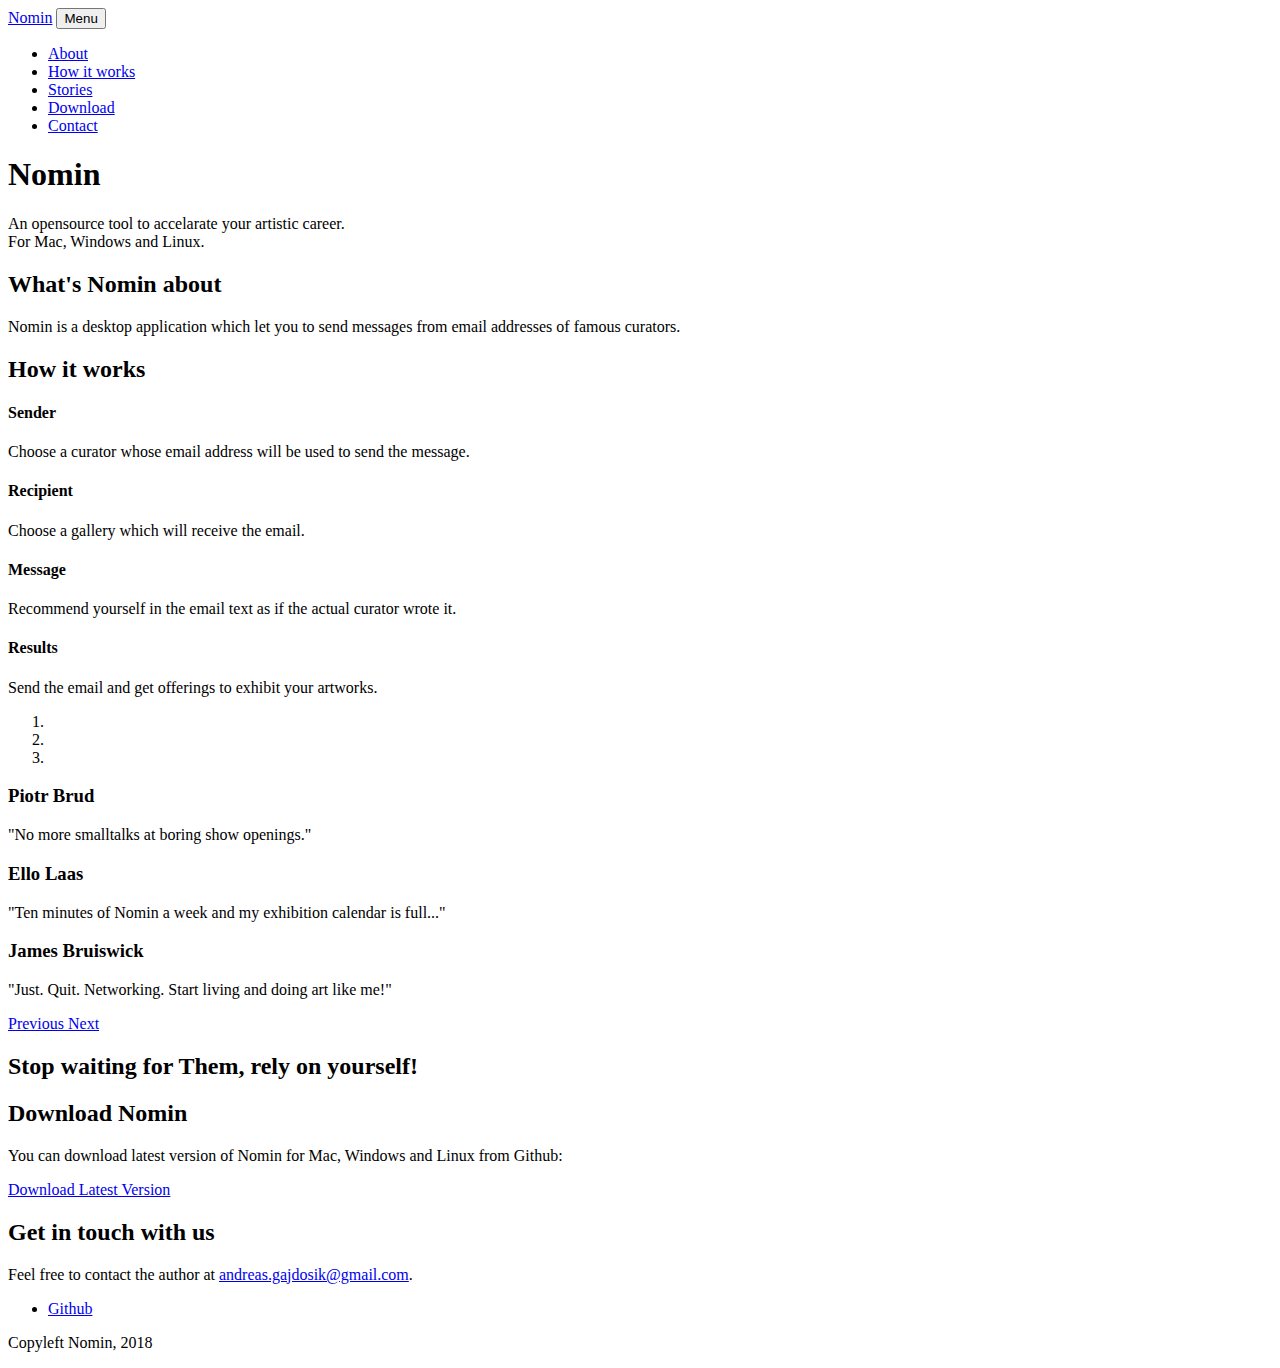
==== index.html @ 4de9fcfa "Adding a favicon" ====
<!DOCTYPE html>
<html lang="en">

  <head>

    <meta charset="utf-8">
    <meta name="viewport" content="width=device-width, initial-scale=1, shrink-to-fit=no">
    <meta name="description" content="">
    <meta name="author" content="">

    <title>Nomin - brake the chain</title>
    <link rel="icon" href="static/img/favicon.png">

    <!-- Bootstrap core CSS -->
    <link href="static/vendor/bootstrap/css/bootstrap.min.css" rel="stylesheet">

    <!-- Custom fonts for this template -->
    <link href="static/vendor/font-awesome/css/font-awesome.min.css" rel="stylesheet" type="text/css">
    <link href="https://fonts.googleapis.com/css?family=Lora:400,700,400italic,700italic" rel="stylesheet" type="text/css">
    <link href='https://fonts.googleapis.com/css?family=Cabin:700' rel='stylesheet' type='text/css'>

    <!-- Custom styles for this template -->
    <link href="static/css/main.css" rel="stylesheet">

  </head>

  <body id="page-top">

    <!-- Navigation -->
    <nav class="navbar navbar-expand-lg navbar-light fixed-top" id="mainNav">
      <div class="container">
        <a class="navbar-brand js-scroll-trigger" href="#page-top">Nomin</a>
        <button class="navbar-toggler navbar-toggler-right" type="button" data-toggle="collapse" data-target="#navbarResponsive" aria-controls="navbarResponsive" aria-expanded="false" aria-label="Toggle navigation">
          Menu
          <i class="fa fa-bars"></i>
        </button>
        <div class="collapse navbar-collapse" id="navbarResponsive">
          <ul class="navbar-nav ml-auto">
            <li class="nav-item">
              <a class="nav-link js-scroll-trigger" href="#about">About</a>
            </li>
            <li class="nav-item">
              <a class="nav-link js-scroll-trigger" href="#how">How it works</a>
            </li>
            <li class="nav-item">
              <a class="nav-link js-scroll-trigger" href="#stories">Stories</a>
            </li>
            <li class="nav-item">
              <a class="nav-link js-scroll-trigger" href="#download">Download</a>
            </li>
            <li class="nav-item">
              <a class="nav-link js-scroll-trigger" href="#contact">Contact</a>
            </li>
          </ul>
        </div>
      </div>
    </nav>

    <!-- Intro Header -->
    <header class="masthead">
      <div class="intro-body">
        <div class="container">
          <div class="row">
            <div class="col-lg-8 mx-auto">
              <h1 class="brand-heading">Nomin</h1>
              <p class="intro-text">An opensource tool to accelarate your artistic career.
                </br>For Mac, Windows and Linux.</p>
              <a href="#about" class="btn btn-circle btn-border js-scroll-trigger">
                <i class="fa fa-angle-double-down animated"></i>
              </a>
            </div>
          </div>
        </div>
      </div>
    </header>

    <!-- About Section -->
    <section id="about" class="content-section text-center">
      <div class="container">
        <div class="row">
          <div class="col-lg-8 mx-auto">
            <h2>What's Nomin about</h2>
            <p>Nomin is a desktop application which let you to send messages from email addresses of famous curators.</p>
            <p></p>
          </div>
        </div>
      </div>
    </section>

    <!-- Intermezzo Picture Section -->
    <section class="picture-section content-section text-center">
      <div class="container">
      </div>
    </section>

    <!-- How It Works Section -->
    <section id="how" class="content-section text-center">
      <div class="container">
        <div class="row">
          <div class="col mx-auto">
            <h2>How it works</h2>
              <div class="row">
              <div class="col mx-auto">
                <p>
                    <i class="icon-circle fa fa-user animated"></i>
                </p>
                <h4>Sender</h4>
                <p>Choose a curator whose email address will be used to send the message.</p>
              </div>
              <div class="col mx-auto">
                <p>
                  <i class="icon-circle fa fa-university animated"></i>
                </p>
                <h4>Recipient</h4>
                <p>Choose a gallery which will receive the email.</p>
              </div>
              <div class="col mx-auto">
                <p>
                  <i class="icon-circle fa fa-align-left animated"></i>
                </p>
                <h4>Message</h4>
                <p>Recommend yourself in the email text as if the actual curator wrote it.</p>
              </div>
              <div class="col mx-auto">
                <p>
                  <i class="icon-circle fa fa-line-chart animated"></i>
                </p>
                <h4>Results</h4>
                <p>Send the email and get offerings to exhibit your artworks.</p>
              </div>
            </div>
          </div>
        </div>
      </div>
    </section>

    <!-- Stories Section-->
    <section id="stories">
      <div id="carouselExampleIndicators" class="carousel slide" data-ride="carousel">
        <ol class="carousel-indicators">
          <li data-target="#carouselExampleIndicators" data-slide-to="0" class="active"></li>
          <li data-target="#carouselExampleIndicators" data-slide-to="1"></li>
          <li data-target="#carouselExampleIndicators" data-slide-to="2"></li>
        </ol>
        <div class="carousel-inner" role="listbox">
          <!-- Slide One - Set the background image for this slide in the line below -->
          <div class="carousel-item active" style="background-image: url('static/img/user-1.jpg')">
            <div class="carousel-caption d-none d-md-block">
              <h3>Piotr Brud</h3>
              <p>"No more smalltalks at boring show openings."</p>
            </div>
          </div>
          <!-- Slide Two - Set the background image for this slide in the line below -->
          <div class="carousel-item" style="background-image: url('static/img/user-2.jpg')">
            <div class="carousel-caption d-none d-md-block">
              <h3>Ello Laas</h3>
              <p>"Ten minutes of Nomin a week and my exhibition calendar is full..."</p>
            </div>
          </div>
          <!-- Slide Three - Set the background image for this slide in the line below -->
          <div class="carousel-item" style="background-image: url('static/img/user-3.jpg')">
            <div class="carousel-caption d-none d-md-block">
              <h3>James Bruiswick</h3>
              <p>"Just. Quit. Networking. Start living and doing art like me!"</p>
            </div>
          </div>
        </div>
        <a class="carousel-control-prev" href="#carouselExampleIndicators" role="button" data-slide="prev">
          <span class="carousel-control-prev-icon" aria-hidden="true"></span>
          <span class="sr-only">Previous</span>
        </a>
        <a class="carousel-control-next" href="#carouselExampleIndicators" role="button" data-slide="next">
          <span class="carousel-control-next-icon" aria-hidden="true"></span>
          <span class="sr-only">Next</span>
        </a>
      </div>
    </section>

    <!-- Inspiring Slogan Section -->
    <section class="content-section text-center">
      <div class="container">
        <div class="row">
          <div class="col-lg-8 mx-auto">
            <h2>Stop waiting for Them, rely on yourself!</h2>
          </div>
        </div>
      </div>
    </section>

    <!-- Download Section -->
    <section id="download" class="download-section content-section text-center">
      <div class="container">
        <div class="col-lg-8 mx-auto">
          <h2>Download Nomin</h2>
          <p>You can download latest version of Nomin for Mac, Windows and Linux from Github:</p>
          <a href="https://github.com/nomin-project/nomin/releases/latest" class="btn btn-default btn-lg">Download Latest Version</a>
        </div>
      </div>
    </section>

    <!-- Contact Section -->
    <section id="contact" class="content-section text-center">
      <div class="container">
        <div class="row">
          <div class="col-lg-8 mx-auto">
            <h2>Get in touch with us</h2>
            <p>Feel free to contact the author at 
              <a href="mailto:andreas.gajdosik@gmail.com">andreas.gajdosik@gmail.com</a>.
            </p>
            <ul class="list-inline banner-social-buttons">
              <li class="list-inline-item">
                <a href="https://github.com/nomin-project/nomin" class="btn btn-default btn-lg">
                  <i class="fa fa-github fa-fw"></i>
                  <span class="network-name">Github</span>
                </a>
              </li>
            </ul>
          </div>
        </div>
      </div>
    </section>

    <!-- Footer -->
    <footer>
      <div class="container text-center">
        <p>Copyleft <i class="fa fa-copyright fa-flip-horizontal"></i> Nomin, 2018</p>
      </div>
    </footer>

    <!-- Bootstrap core JavaScript -->
    <script src="static/vendor/jquery/jquery.min.js"></script>
    <script src="static/vendor/bootstrap/js/bootstrap.bundle.min.js"></script>

    <!-- Plugin JavaScript -->
    <script src="static/vendor/jquery-easing/jquery.easing.min.js"></script>

    <!-- Custom scripts for this template -->
    <script src="static/js/main.js"></script>

  </body>

</html>
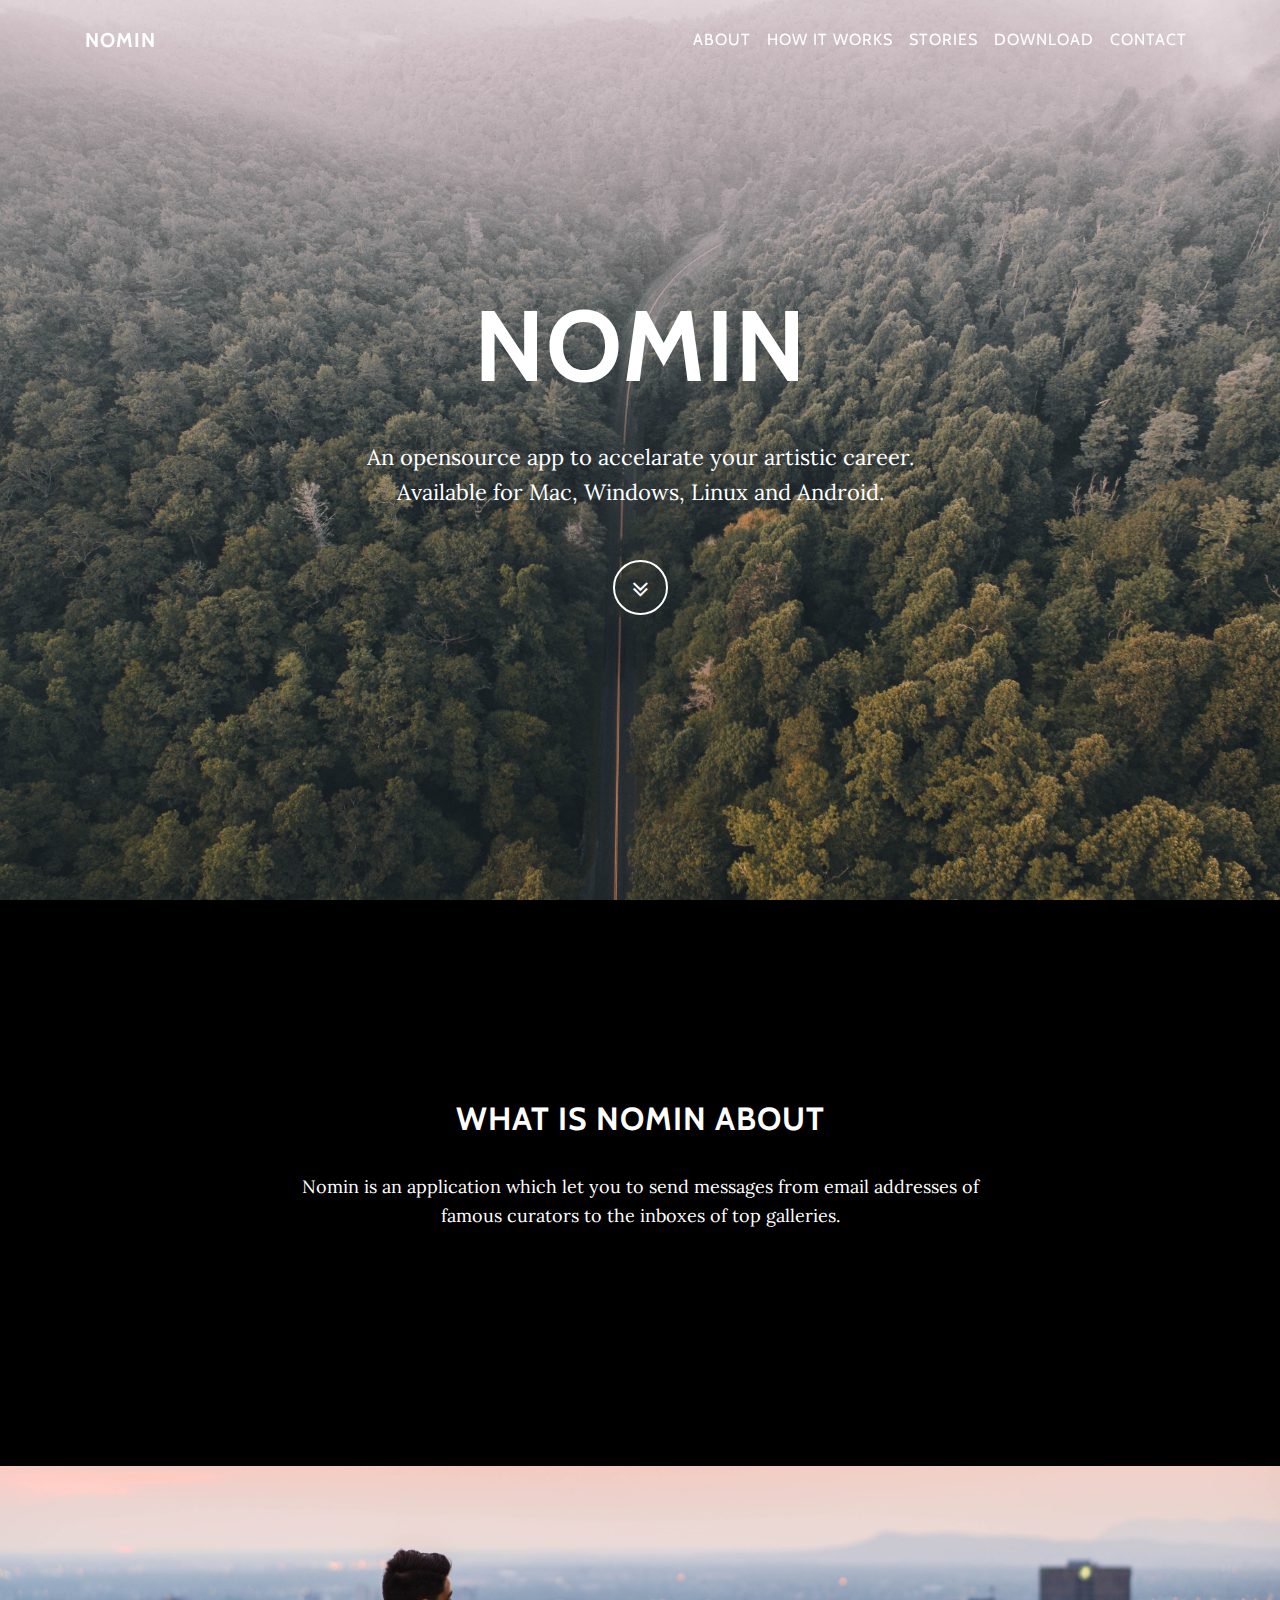
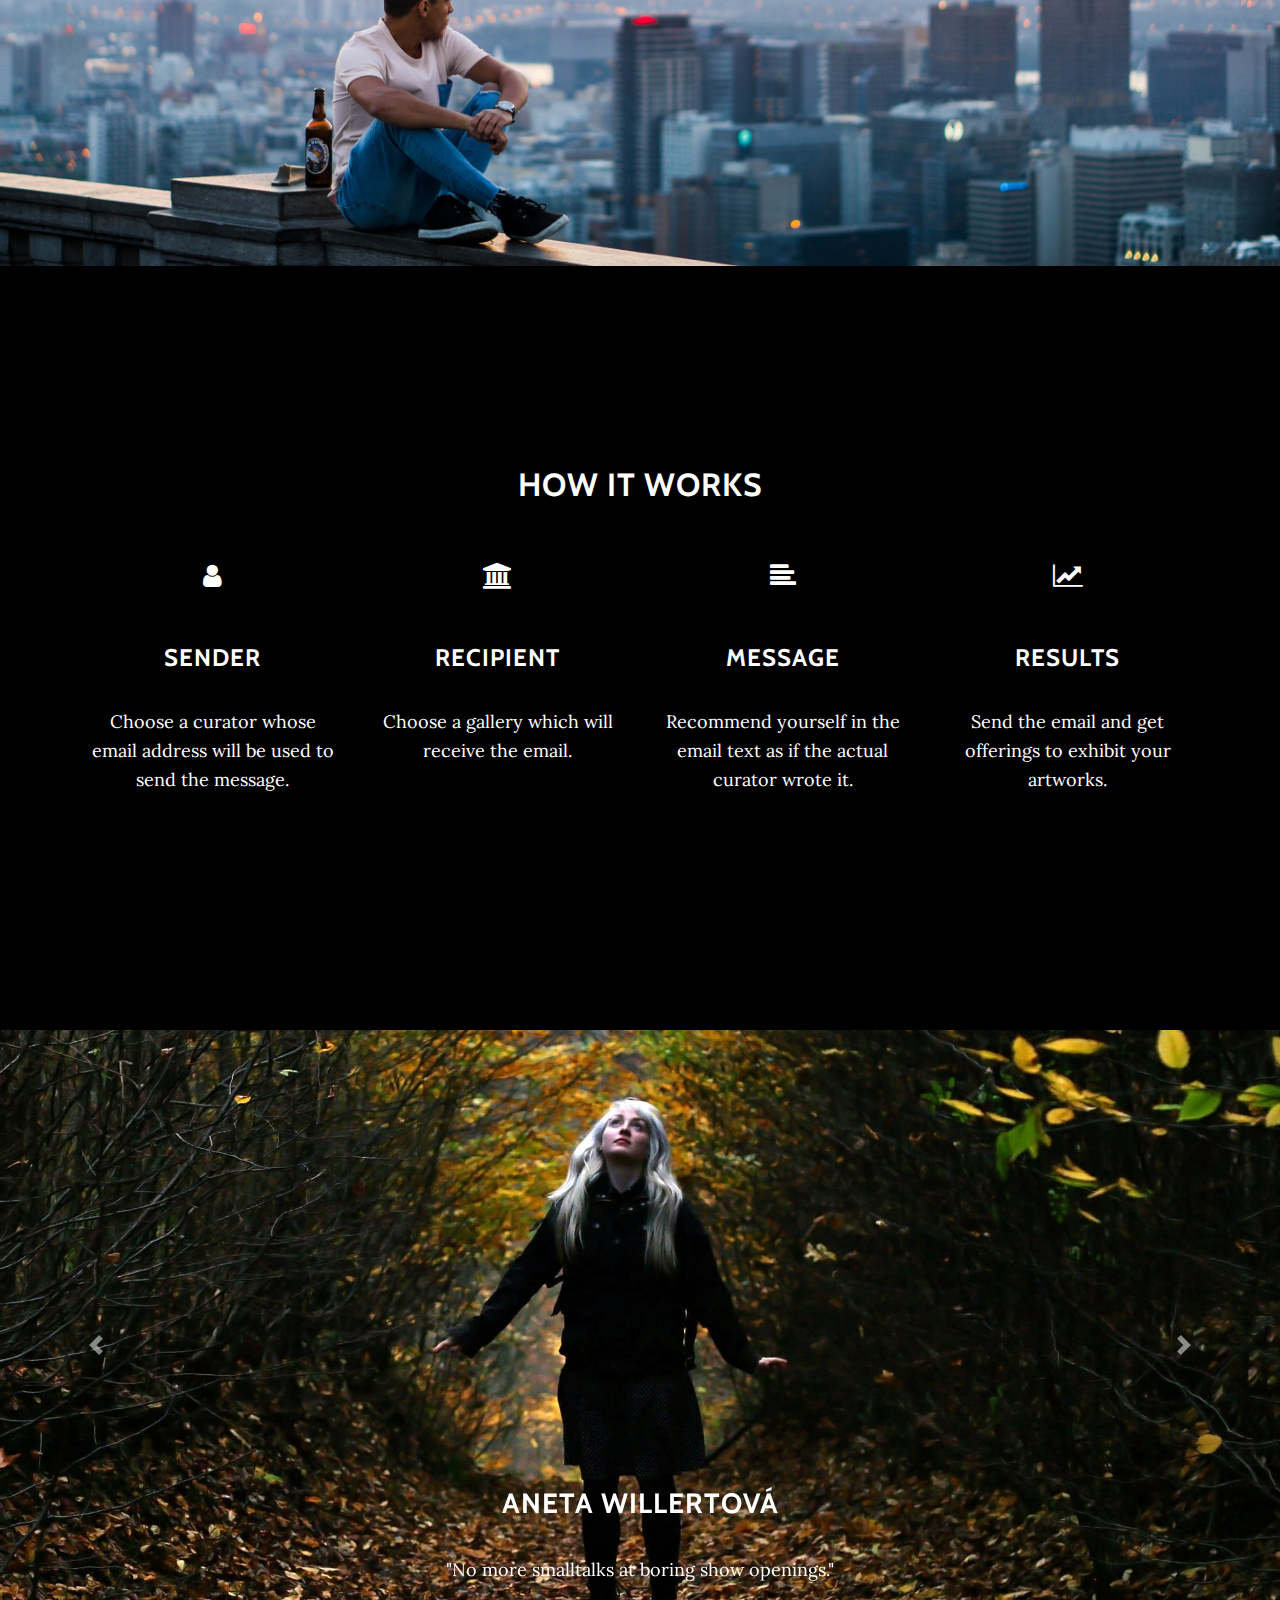
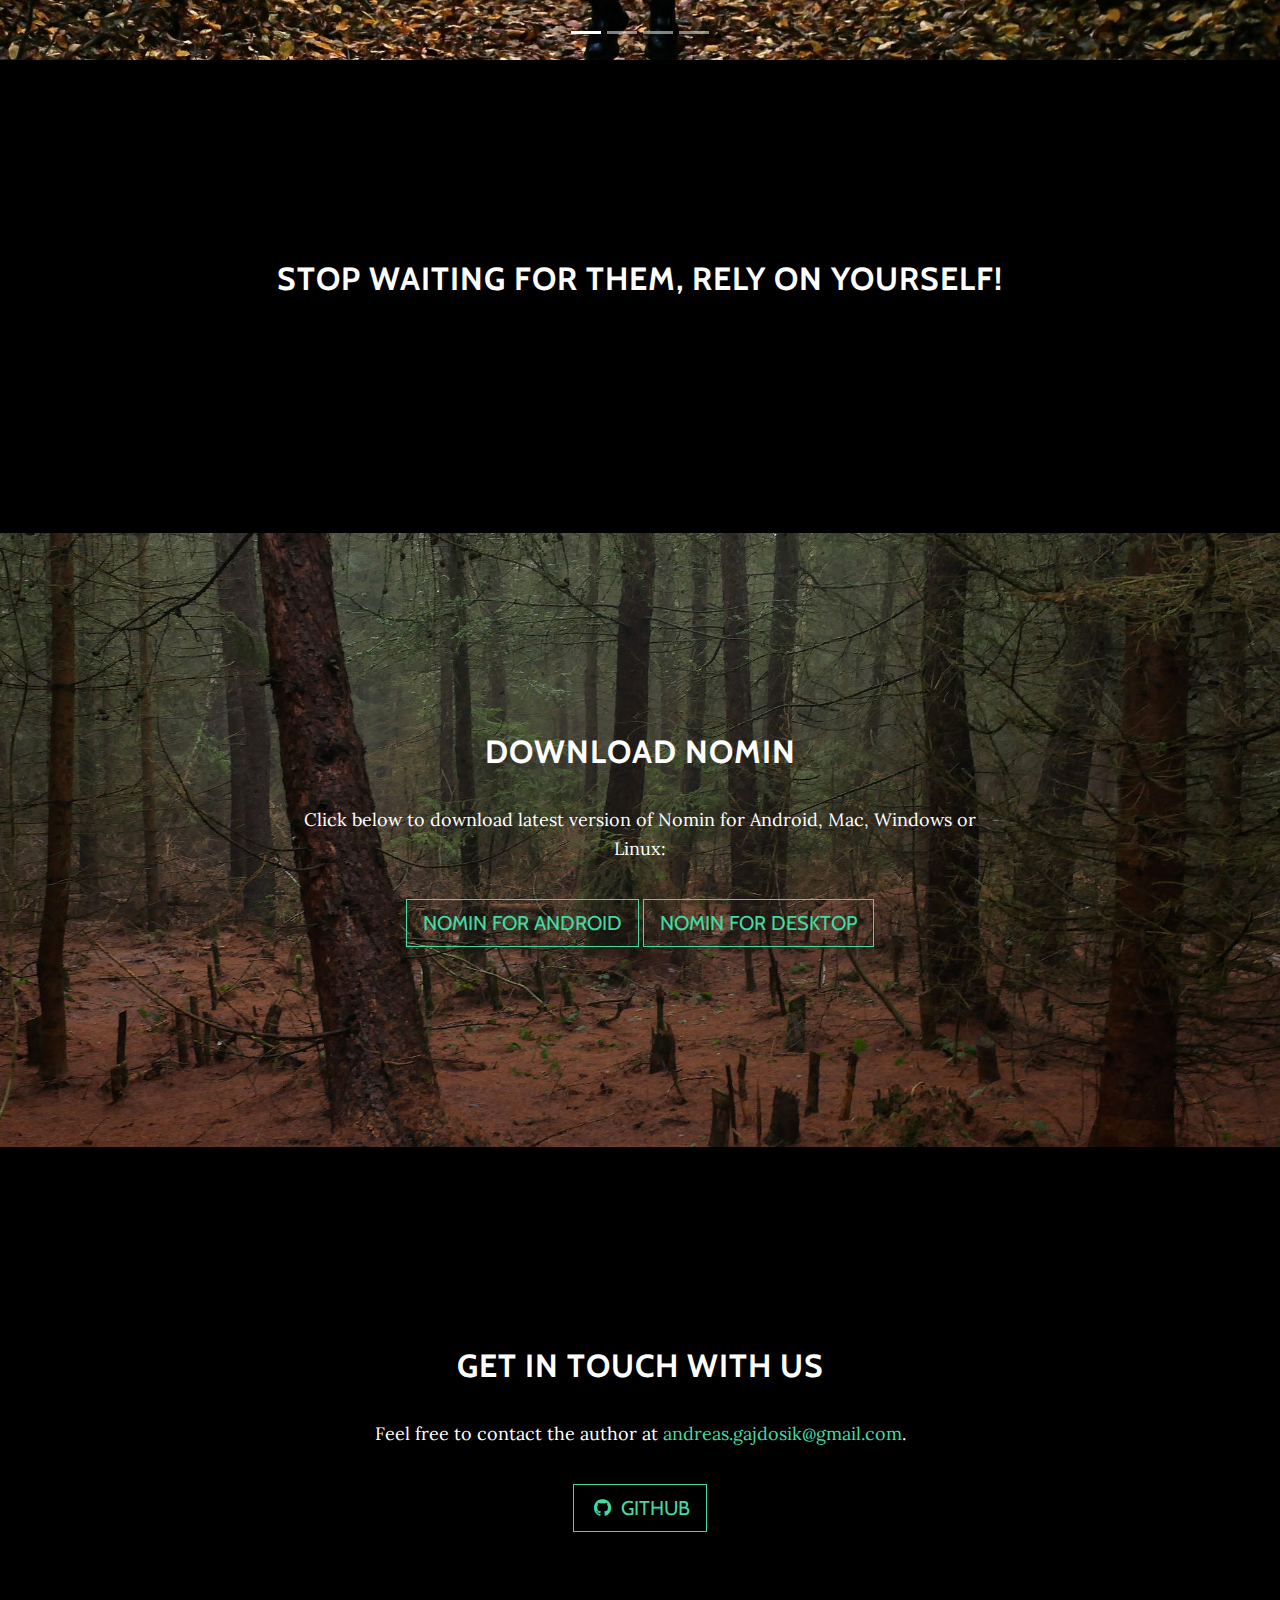
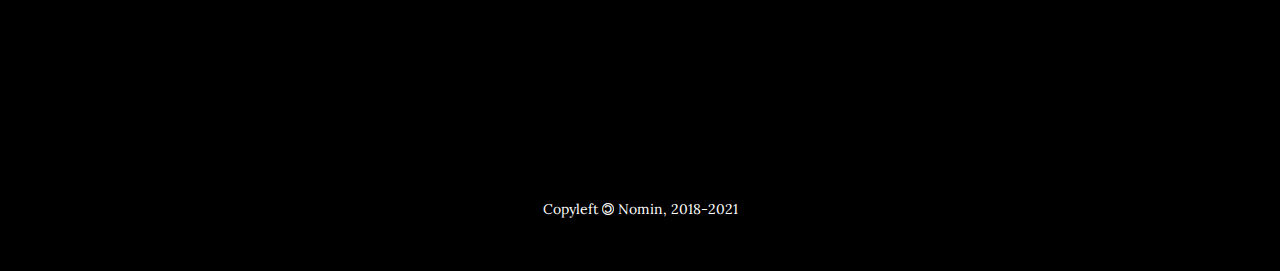
==== commit 364e4223: "Add links to android app" ====
--- a/index.html
+++ b/index.html
@@ -8,7 +8,7 @@
     <meta name="description" content="">
     <meta name="author" content="">
 
-    <title>Nomin - brake the chain</title>
+    <title>Nomin - less networking, more art</title>
     <link rel="icon" href="static/img/favicon.png">
 
     <!-- Bootstrap core CSS -->
@@ -63,8 +63,10 @@
           <div class="row">
             <div class="col-lg-8 mx-auto">
               <h1 class="brand-heading">Nomin</h1>
-              <p class="intro-text">An opensource tool to accelarate your artistic career.
-                </br>For Mac, Windows and Linux.</p>
+              <p class="intro-text">
+                An opensource app to accelarate your artistic career.</br>
+                Available for Mac, Windows, Linux and Android.
+              </p>
               <a href="#about" class="btn btn-circle btn-border js-scroll-trigger">
                 <i class="fa fa-angle-double-down animated"></i>
               </a>
@@ -79,9 +81,8 @@
       <div class="container">
         <div class="row">
           <div class="col-lg-8 mx-auto">
-            <h2>What's Nomin about</h2>
-            <p>Nomin is a desktop application which let you to send messages from email addresses of famous curators.</p>
-            <p></p>
+            <h2>What is Nomin about</h2>
+            <p>Nomin is an application which let you to send messages from email addresses of famous curators to the inboxes of top galleries.</p>
           </div>
         </div>
       </div>
@@ -141,29 +142,38 @@
           <li data-target="#carouselExampleIndicators" data-slide-to="0" class="active"></li>
           <li data-target="#carouselExampleIndicators" data-slide-to="1"></li>
           <li data-target="#carouselExampleIndicators" data-slide-to="2"></li>
+          <li data-target="#carouselExampleIndicators" data-slide-to="3"></li>
         </ol>
         <div class="carousel-inner" role="listbox">
           <!-- Slide One - Set the background image for this slide in the line below -->
           <div class="carousel-item active" style="background-image: url('static/img/user-1.jpg')">
-            <div class="carousel-caption d-none d-md-block">
-              <h3>Piotr Brud</h3>
+            <div class="carousel-caption">
+              <h3>Aneta Willertová</h3>
               <p>"No more smalltalks at boring show openings."</p>
             </div>
           </div>
           <!-- Slide Two - Set the background image for this slide in the line below -->
           <div class="carousel-item" style="background-image: url('static/img/user-2.jpg')">
-            <div class="carousel-caption d-none d-md-block">
-              <h3>Ello Laas</h3>
+            <div class="carousel-caption">
+              <h3>Anna Tesařová</h3>
               <p>"Ten minutes of Nomin a week and my exhibition calendar is full..."</p>
             </div>
           </div>
           <!-- Slide Three - Set the background image for this slide in the line below -->
           <div class="carousel-item" style="background-image: url('static/img/user-3.jpg')">
-            <div class="carousel-caption d-none d-md-block">
-              <h3>James Bruiswick</h3>
+            <div class="carousel-caption">
+              <h3>Panáčik</h3>
               <p>"Just. Quit. Networking. Start living and doing art like me!"</p>
             </div>
           </div>
+          <!-- Slide Four - Set the background image for this slide in the line below -->
+          <div class="carousel-item" style="background-image: url('static/img/user-4.jpg')">
+            <div class="carousel-caption">
+              <h3>Andreas Gajdošík</h3>
+              <p>"Nomin has changed my life."</p>
+            </div>
+          </div>
+          <!-- Slide Four - Set the background image for this slide in the line below -->
         </div>
         <a class="carousel-control-prev" href="#carouselExampleIndicators" role="button" data-slide="prev">
           <span class="carousel-control-prev-icon" aria-hidden="true"></span>
@@ -192,8 +202,9 @@
       <div class="container">
         <div class="col-lg-8 mx-auto">
           <h2>Download Nomin</h2>
-          <p>You can download latest version of Nomin for Mac, Windows and Linux from Github:</p>
-          <a href="https://github.com/nomin-project/nomin/releases/latest" class="btn btn-default btn-lg">Download Latest Version</a>
+          <p>Click below to download latest version of Nomin for Android, Mac, Windows or Linux:</p>
+          <a href="https://github.com/nomin-project/nomin-mobile/releases/download/v0.1.1/Nomin-ndk-21.apk" class="btn btn-default btn-lg">Nomin for Android</a>
+          <a href="https://github.com/nomin-project/nomin/releases/latest" class="btn btn-default btn-lg">Nomin for Desktop</a>
         </div>
       </div>
     </section>
@@ -223,7 +234,7 @@
     <!-- Footer -->
     <footer>
       <div class="container text-center">
-        <p>Copyleft <i class="fa fa-copyright fa-flip-horizontal"></i> Nomin, 2018</p>
+        <p>Copyleft <i class="fa fa-copyright fa-flip-horizontal"></i> Nomin, 2018-2021</p>
       </div>
     </footer>
 
--- a/static/css/main.css
+++ b/static/css/main.css
@@ -0,0 +1,324 @@
+body {
+  font-family: 'Lora', 'Helvetica Neue', Helvetica, Arial, sans-serif;
+  position: relative;
+  width: 100%;
+  height: 100%;
+  color: white;
+  background-color: black;
+}
+
+html {
+  width: 100%;
+  height: 100%;
+}
+
+h1,
+h2,
+h3,
+h4,
+h5,
+h6 {
+  font-family: 'Cabin', 'Helvetica Neue', Helvetica, Arial, sans-serif;
+  font-weight: 700;
+  margin: 0 0 35px;
+  letter-spacing: 1px;
+  text-transform: uppercase;
+}
+
+p {
+  font-size: 16px;
+  line-height: 1.5;
+  margin: 0 0 25px;
+}
+
+@media (min-width: 768px) {
+  p {
+    font-size: 18px;
+    line-height: 1.6;
+    margin: 0 0 35px;
+  }
+}
+
+a {
+  -webkit-transition: all 0.2s ease-in-out;
+  -moz-transition: all 0.2s ease-in-out;
+  transition: all 0.2s ease-in-out;
+  color: #42DCA3;
+}
+
+a:focus, a:hover {
+  text-decoration: none;
+  color: #1d9b6c;
+}
+
+#mainNav {
+  font-family: 'Cabin', 'Helvetica Neue', Helvetica, Arial, sans-serif;
+  margin-bottom: 0;
+  text-transform: uppercase;
+  border-bottom: 1px solid rgba(255, 255, 255, 0.3);
+  background-color: black;
+}
+
+#mainNav .navbar-toggler {
+  font-size: 14px;
+  padding: 11px;
+  color: white;
+  border: 1px solid white;
+}
+
+#mainNav .navbar-brand {
+  font-weight: 700;
+}
+
+#mainNav a {
+  color: white;
+}
+
+#mainNav .navbar-nav .nav-item {
+  -webkit-transition: background 0.3s ease-in-out;
+  -moz-transition: background 0.3s ease-in-out;
+  transition: background 0.3s ease-in-out;
+}
+
+#mainNav .navbar-nav .nav-item:hover {
+  color: fade(white, 80%);
+  outline: none;
+  background-color: transparent;
+}
+
+#mainNav .navbar-nav .nav-item:active, #mainNav .navbar-nav .nav-item:focus {
+  outline: none;
+  background-color: transparent;
+}
+
+@media (min-width: 992px) {
+  #mainNav {
+    padding-top: 20px;
+    padding-bottom: 20px;
+    -webkit-transition: background 0.3s ease-in-out, padding-top 0.3s ease-in-out, padding-bottom 0.3s;
+    -moz-transition: background 0.3s ease-in-out, padding-top 0.3s ease-in-out, padding-bottom 0.3s;
+    transition: background 0.3s ease-in-out, padding-top 0.3s ease-in-out, padding-bottom 0.3s;
+    letter-spacing: 1px;
+    border-bottom: none;
+    background: transparent;
+  }
+  #mainNav.navbar-shrink {
+    padding-top: 10px;
+    padding-bottom: 10px;
+    border-bottom: 1px solid rgba(255, 255, 255, 0.3);
+    background: black;
+  }
+  #mainNav .nav-link.active {
+    outline: none;
+    background-color: rgba(255, 255, 255, 0.3);
+  }
+  #mainNav .nav-link.active:hover {
+    color: white;
+  }
+}
+
+.masthead {
+  display: table;
+  width: 100%;
+  height: auto;
+  padding: 200px 0;
+  text-align: center;
+  color: white;
+  background: url("../img/intro-bg.jpg") no-repeat bottom center scroll;
+  background-color: black;
+  -webkit-background-size: cover;
+  -moz-background-size: cover;
+  -o-background-size: cover;
+  background-size: cover;
+}
+
+.masthead .intro-body {
+  display: table-cell;
+  vertical-align: middle;
+}
+
+.masthead .intro-body .brand-heading {
+  font-size: 50px;
+}
+
+.masthead .intro-body .intro-text {
+  font-size: 18px;
+}
+
+@media (min-width: 768px) {
+  .masthead {
+    height: 100%;
+    padding: 0;
+  }
+  .masthead .intro-body .brand-heading {
+    font-size: 100px;
+  }
+  .masthead .intro-body .intro-text {
+    font-size: 22px;
+  }
+}
+
+.icon-circle {
+  font-size: 26px;
+  width: 55px;
+  height: 55px;
+  margin-top: 15px;
+  line-height: 45px;
+  -webkit-transition: background 0.3s ease-in-out;
+  -moz-transition: background 0.3s ease-in-out;
+  transition: background 0.3s ease-in-out;
+  color: white;
+  border-radius: 100% !important;
+  background: transparent;
+}
+
+.btn-circle {
+  font-size: 26px;
+  width: 55px;
+  height: 55px;
+  margin-top: 15px;
+  line-height: 45px;
+  -webkit-transition: background 0.3s ease-in-out;
+  -moz-transition: background 0.3s ease-in-out;
+  transition: background 0.3s ease-in-out;
+  color: white;
+  border-radius: 100% !important;
+  background: transparent;
+}
+
+.btn-borderless {
+  border: 0px solid white;
+}
+
+.btn-border {
+  border: 2px solid white;
+}
+
+.btn-circle:focus, .btn-circle:hover {
+  color: white;
+  outline: none;
+  background: rgba(255, 255, 255, 0.1);
+}
+
+.content-section {
+  padding-top: 150px;
+  padding-bottom: 150px;
+}
+
+.download-section {
+  color: white;
+  background: url("../img/download-bg.jpg") no-repeat center center scroll;
+  background-color: black;
+  -webkit-background-size: cover;
+  -moz-background-size: cover;
+  -o-background-size: cover;
+  background-size: cover;
+}
+
+.picture-section {
+  color: white;
+  background: url("../img/picture-bg.jpg") no-repeat center center scroll;
+  background-color: black;
+  -webkit-background-size: cover;
+  -moz-background-size: cover;
+  -o-background-size: cover;
+  background-size: cover;
+}
+
+#map {
+  width: 100%;
+  height: 300px;
+}
+
+@media (min-width: 992px) {
+  .content-section {
+    padding-top: 200px;
+    padding-bottom: 200px;
+  }
+  #map {
+    height: 350px;
+  }
+}
+
+.btn {
+  font-family: 'Cabin', 'Helvetica Neue', Helvetica, Arial, sans-serif;
+  font-weight: 400;
+  -webkit-transition: all 0.3s ease-in-out;
+  -moz-transition: all 0.3s ease-in-out;
+  transition: all 0.3s ease-in-out;
+  text-transform: uppercase;
+  border-radius: 0;
+}
+
+.btn-default {
+  color: #42DCA3;
+  border: 1px solid #42DCA3;
+  background-color: transparent;
+}
+
+.btn-default:focus, .btn-default:hover {
+  color: black;
+  border: 1px solid #42DCA3;
+  outline: none;
+  background-color: #42DCA3;
+}
+
+ul.banner-social-buttons {
+  margin-top: 0;
+}
+
+@media (max-width: 1199px) {
+  ul.banner-social-buttons {
+    margin-top: 15px;
+  }
+}
+
+@media (max-width: 767px) {
+  ul.banner-social-buttons li {
+    display: block;
+    margin-bottom: 20px;
+    padding: 0;
+  }
+  ul.banner-social-buttons li:last-child {
+    margin-bottom: 0;
+  }
+}
+
+footer {
+  padding: 50px 0;
+}
+
+footer p {
+  font-size: 14px;
+  margin: 0;
+}
+
+::-moz-selection {
+  background: #fcfcfc;
+  background: rgba(255, 255, 255, 0.2);
+  text-shadow: none;
+}
+
+::selection {
+  background: #fcfcfc;
+  background: rgba(255, 255, 255, 0.2);
+  text-shadow: none;
+}
+
+img::selection {
+  background: transparent;
+}
+
+img::-moz-selection {
+  background: transparent;
+}
+
+.carousel-item {
+  height: 70vh;
+  min-height: 250px;
+  background: no-repeat center center scroll;
+  -webkit-background-size: cover;
+  -moz-background-size: cover;
+  -o-background-size: cover;
+  background-size: cover;
+}
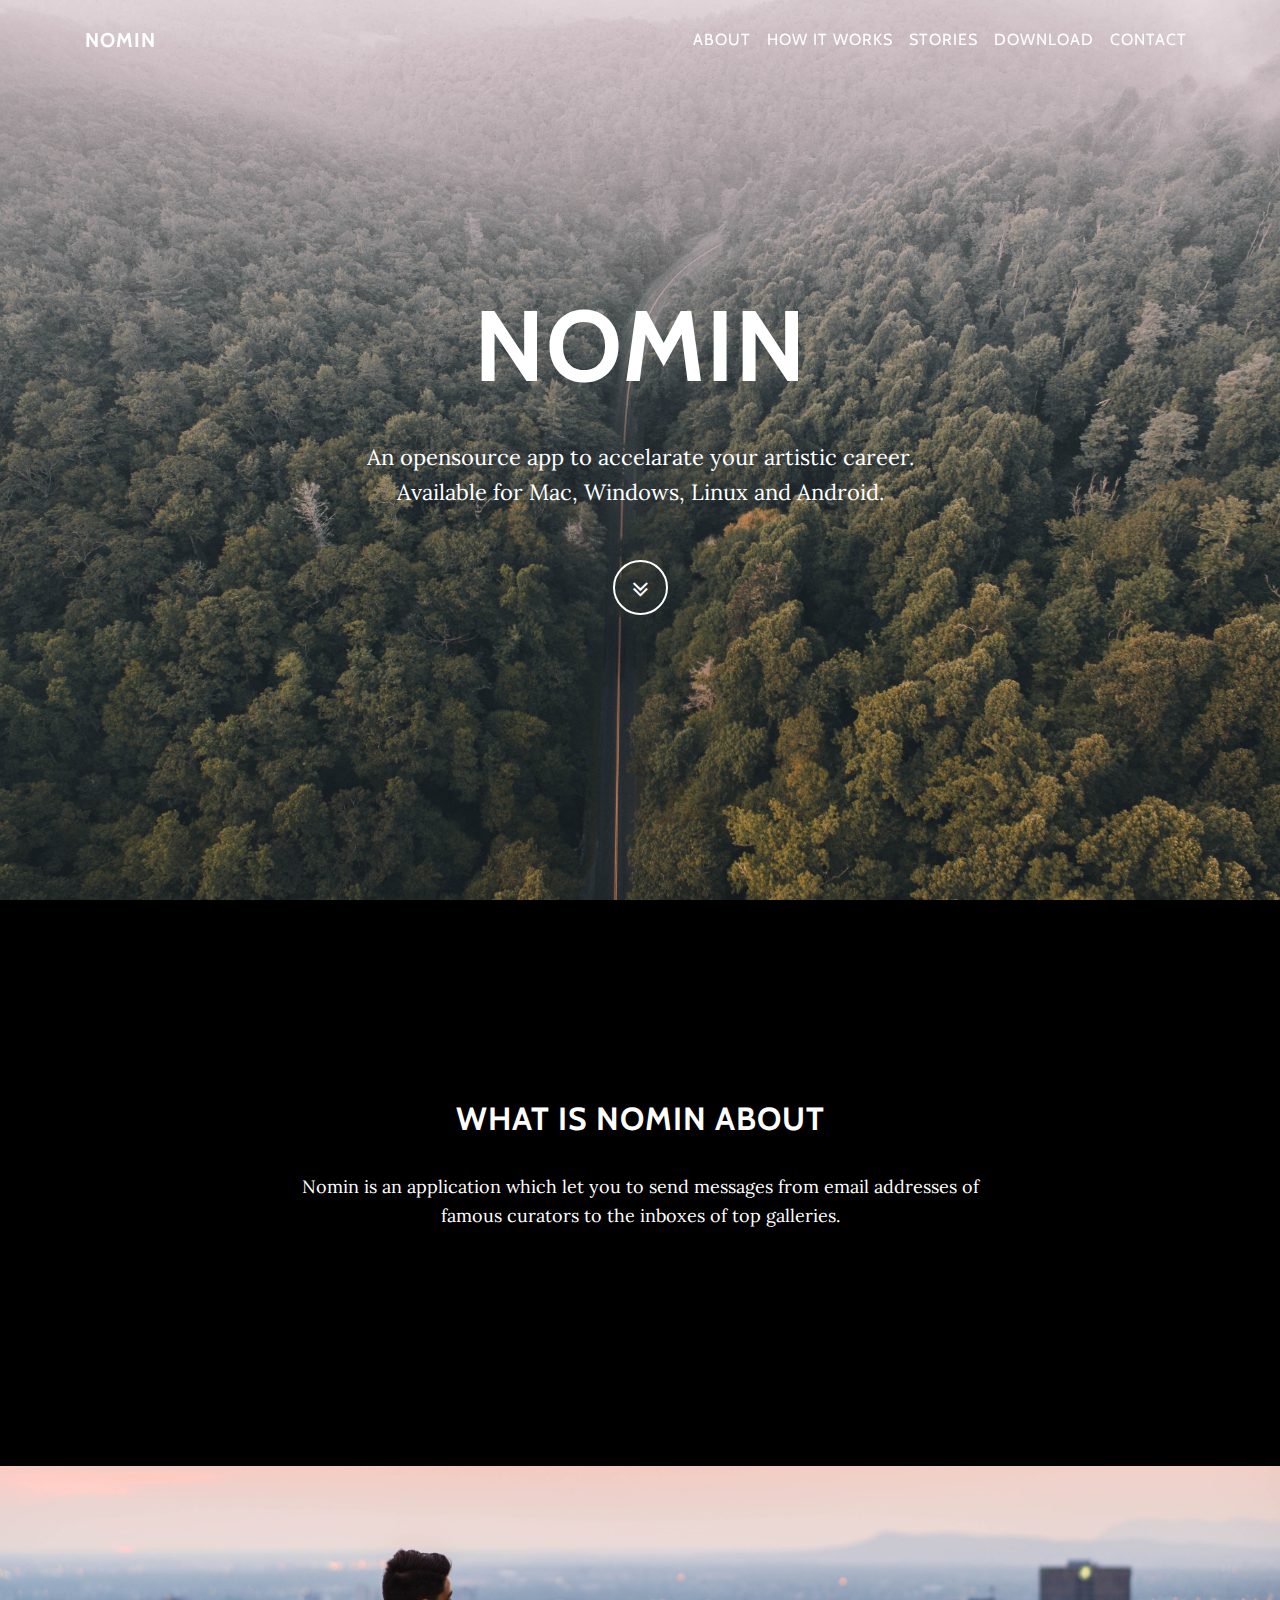
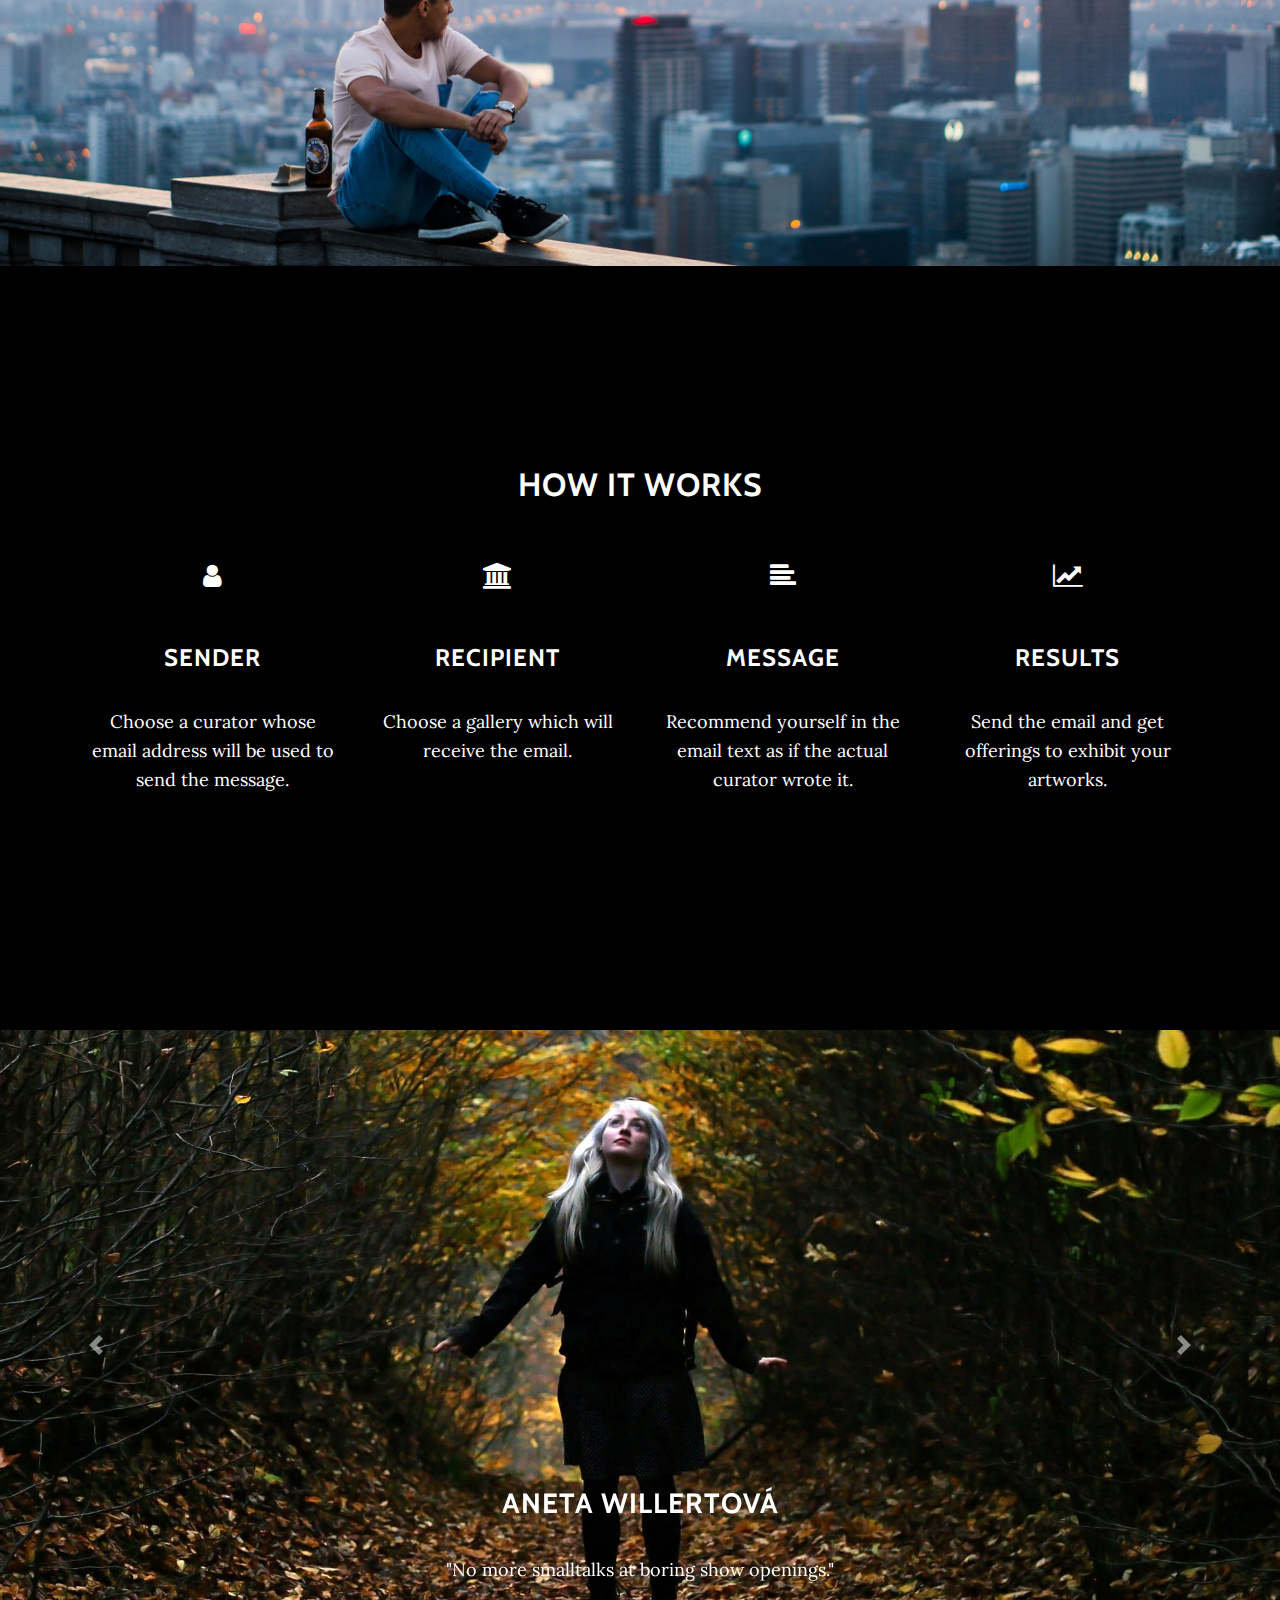
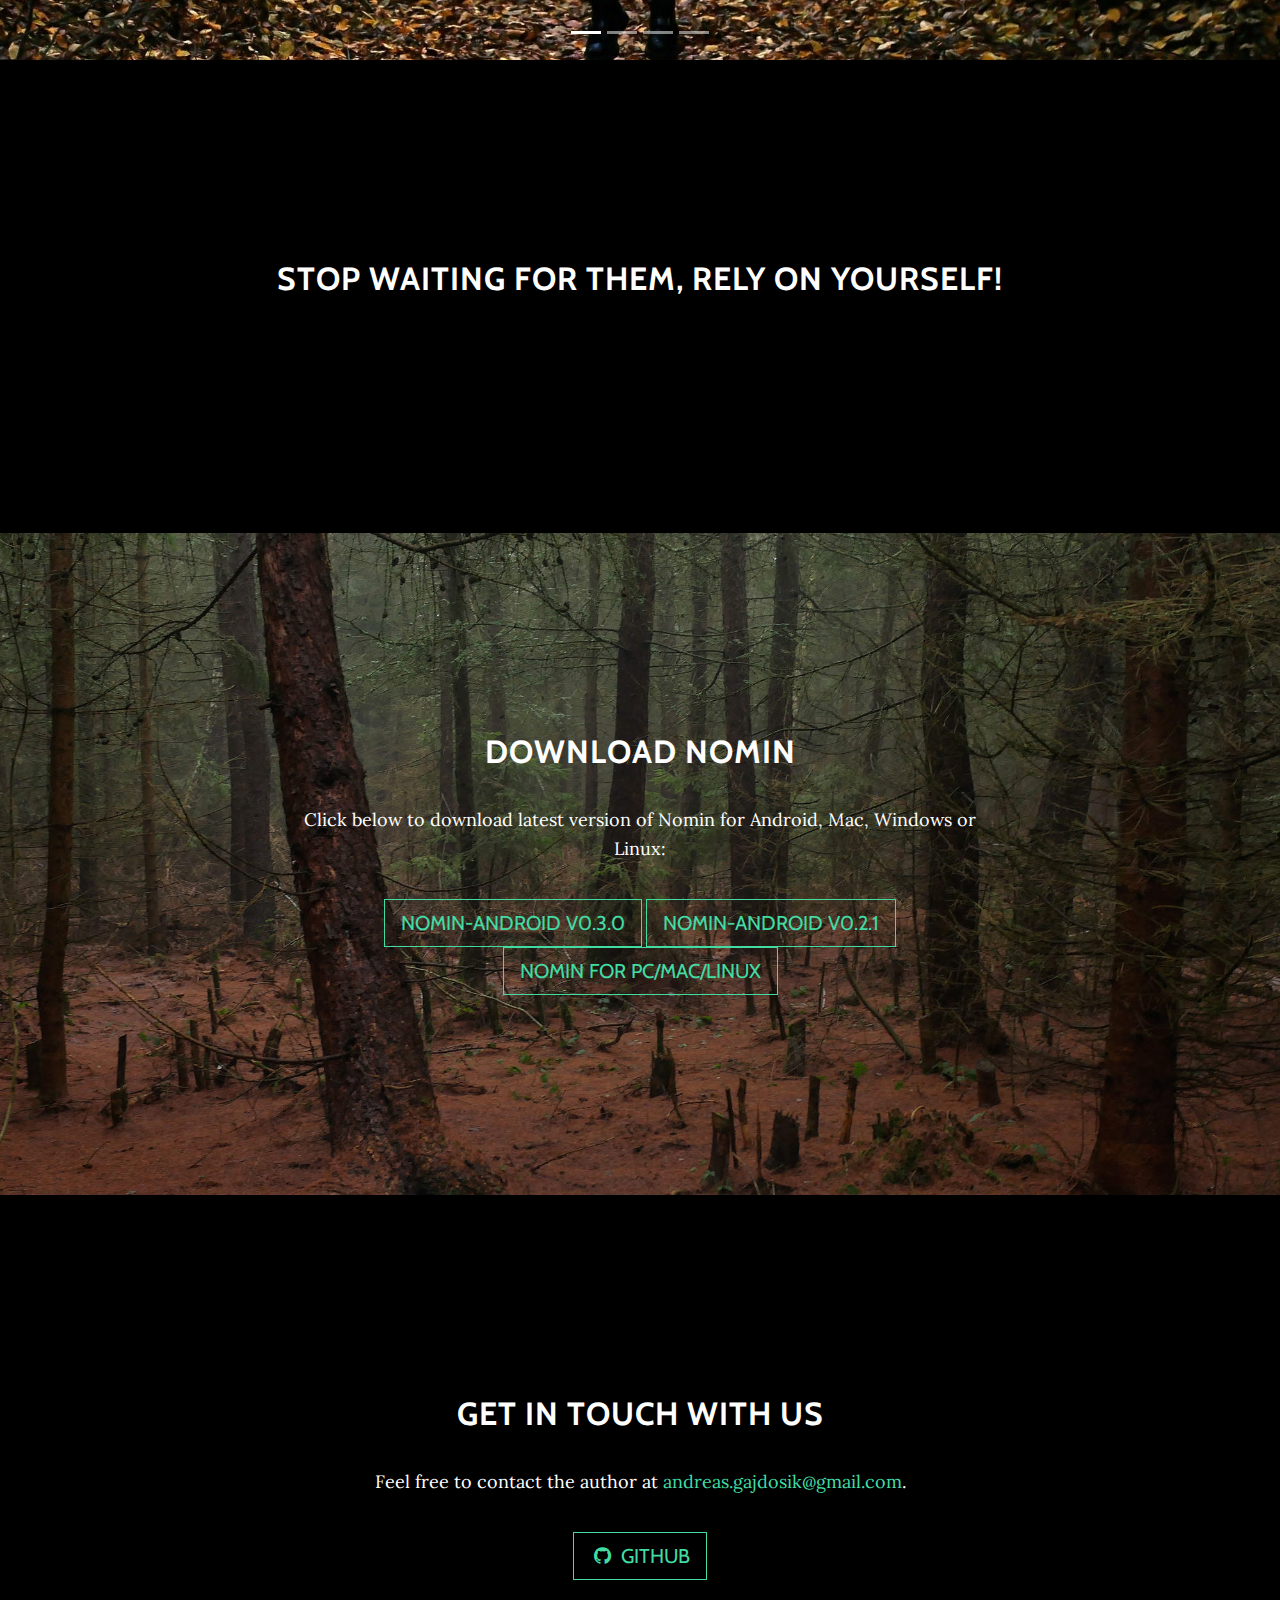
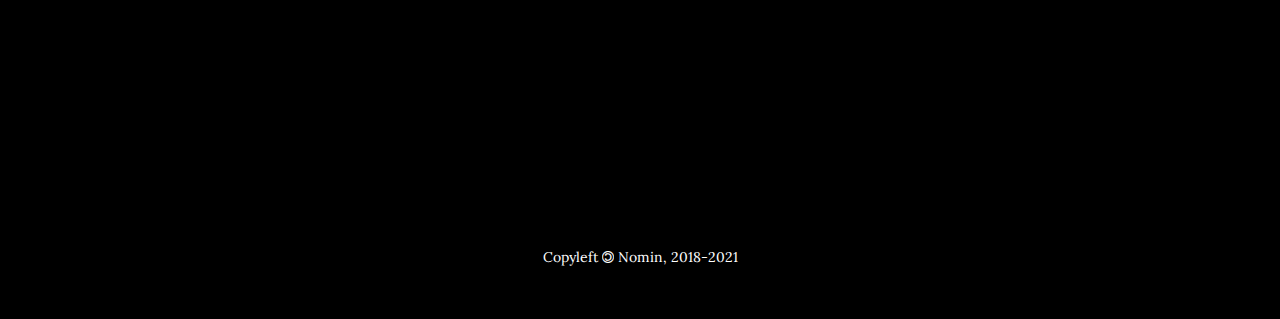
==== commit 35108115: "Update web for new release of nomin-android" ====
--- a/index.html
+++ b/index.html
@@ -203,8 +203,9 @@
         <div class="col-lg-8 mx-auto">
           <h2>Download Nomin</h2>
           <p>Click below to download latest version of Nomin for Android, Mac, Windows or Linux:</p>
-          <a href="https://github.com/nomin-project/nomin-mobile/releases/download/v0.1.1/Nomin-ndk-21.apk" class="btn btn-default btn-lg">Nomin for Android</a>
-          <a href="https://github.com/nomin-project/nomin/releases/latest" class="btn btn-default btn-lg">Nomin for Desktop</a>
+          <a href="https://github.com/nomin-project/nomin-mobile/releases/download/v0.3.0/Nomin.apk" class="btn btn-default btn-lg">Nomin-android v0.3.0</a>
+          <a href="https://github.com/nomin-project/nomin-mobile/releases/download/v0.2.1/Nomin.apk" class="btn btn-default btn-lg">Nomin-android v0.2.1</a>
+          <a href="https://github.com/nomin-project/nomin/releases/latest" class="btn btn-default btn-lg">Nomin for PC/MAC/Linux</a>
         </div>
       </div>
     </section>
